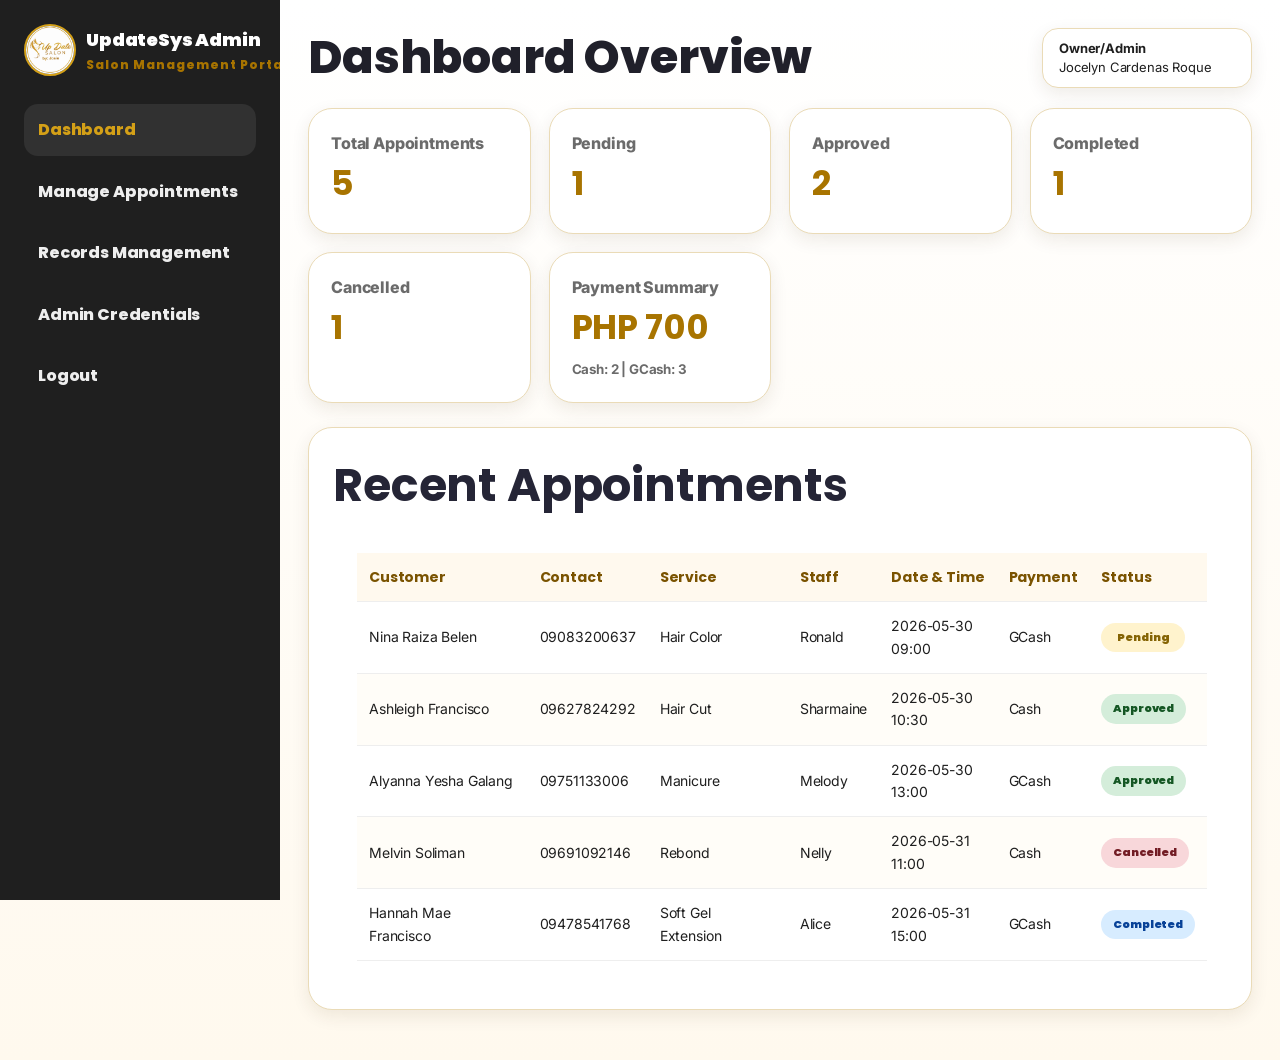
==== admin-dashboard.html @ e3f99de2 "Add appointment management and records management pages, implement service listing and booking funct" ====
<!DOCTYPE html>
<html lang="en">
<head>
    <meta charset="UTF-8">
    <meta name="viewport" content="width=device-width, initial-scale=1.0">
    <title>Admin Dashboard | UpdateSys</title>
    <link rel="preconnect" href="https://fonts.googleapis.com">
    <link rel="preconnect" href="https://fonts.gstatic.com" crossorigin>
    <link href="https://fonts.googleapis.com/css2?family=Inter:wght@400;500;600;700&family=Poppins:wght@500;600;700;800&display=swap" rel="stylesheet">
    <link rel="stylesheet" href="css/style.css">
</head>
<body data-page="admin-dashboard">

<div class="sidebar-layout">
    <aside class="sidebar">
        <a class="brand admin-brand" href="admin-dashboard.html">
            <img class="logo" src="images/logo.jpg" alt="Update Salon Logo">
            <span>UpdateSys Admin <small>Salon Management Portal</small></span>
        </a>

        <nav class="side-menu">
            <a href="admin-dashboard.html">Dashboard</a>
            <a href="manage-appointments.html">Manage Appointments</a>
            <a href="records-management.html">Records Management</a>
            <a href="admin-credentials.html">Admin Credentials</a>
            <a href="#" onclick="logout()">Logout</a>
        </nav>
    </aside>

    <main class="admin-main">
        <div class="admin-top compact-admin-top">
            <div>
                <h1>Dashboard Overview</h1>
            </div>
            <div class="card owner-card compact-owner-card">
                <b>Owner/Admin</b>
                <p>Jocelyn Cardenas Roque</p>
            </div>
        </div>

        <div class="dashboard-cards">
            <div class="card stat"><p>Total Appointments</p><h3 id="totalAppointmentsCount">0</h3></div>
            <div class="card stat"><p>Pending</p><h3 id="pendingAppointmentsCount">0</h3></div>
            <div class="card stat"><p>Approved</p><h3 id="approvedAppointmentsCount">0</h3></div>
            <div class="card stat"><p>Completed</p><h3 id="completedAppointmentsCount">0</h3></div>
            <div class="card stat"><p>Cancelled</p><h3 id="reportCancelled">0</h3></div>
            <div class="card stat payment-stat"><p>Payment Summary</p><h3 id="reportRevenue">PHP 0</h3><small id="paymentSummaryDetails">Cash: 0 | GCash: 0</small></div>
        </div>

        <section class="card admin-section">
            <div class="section-title left no-margin">
                <h2>Recent Appointments</h2>
            </div>
            <div class="table-wrap">
                <table>
                    <thead>
                        <tr>
                            <th>Customer</th>
                            <th>Contact</th>
                            <th>Service</th>
                            <th>Staff</th>
                            <th>Date & Time</th>
                            <th>Payment</th>
                            <th>Status</th>
                        </tr>
                    </thead>
                    <tbody id="recentAppointmentsTable"></tbody>
                </table>
            </div>
        </section>
    </main>
</div>

<script src="js/app.js"></script>
</body>
</html>
---- css/style.css ----
:root {
    --gold: #D4A017;
    --dark-gold: #A87400;
    --deep-gold: #7A5300;
    --light-gold: #F8E8B8;
    --cream: #FFF9EE;
    --blush: #FFF2F5;
    --rose: #B85C74;
    --white: #ffffff;
    --dark: #1f1f1f;
    --muted: #6b6b6b;
    --border: #eadbb7;
    --shadow: 0 12px 30px rgba(72, 47, 4, .12);
    --soft-shadow: 0 6px 18px rgba(72, 47, 4, .09);
    --pending-bg: #fff3cd;
    --pending-text: #856404;
    --approved-bg: #d4edda;
    --approved-text: #155724;
    --cancelled-bg: #f8d7da;
    --cancelled-text: #721c24;
    --completed-bg: #d7ecff;
    --completed-text: #084298;
}

* {
    box-sizing: border-box;
    margin: 0;
    padding: 0;
}

html {
    scroll-behavior: smooth;
}

body {
    min-height: 100vh;
    font-family: "Segoe UI", Arial, sans-serif;
    color: var(--dark);
    background: linear-gradient(180deg, #fff 0%, var(--cream) 100%);
    line-height: 1.6;
    overflow-x: hidden;
}

a {
    color: inherit;
    text-decoration: none;
}

img {
    display: block;
    max-width: 100%;
}

button,
input,
select,
textarea {
    font: inherit;
}

button {
    cursor: pointer;
}

.container {
    width: min(1180px, calc(100% - 32px));
    margin: auto;
}

.narrow {
    width: min(780px, calc(100% - 32px));
}

.navbar {
    position: sticky;
    top: 0;
    z-index: 100;
    background: rgba(255, 255, 255, .97);
    border-bottom: 1px solid var(--border);
    box-shadow: 0 2px 12px rgba(72, 47, 4, .08);
    backdrop-filter: blur(8px);
}

.nav-inner {
    display: flex;
    align-items: center;
    justify-content: space-between;
    gap: 22px;
    padding: 10px 0;
}

.brand {
    display: flex;
    align-items: center;
    gap: 10px;
    font-weight: 900;
    font-size: 18px;
    color: var(--dark);
    min-width: max-content;
}

.logo {
    width: 52px;
    height: 52px;
    border-radius: 50%;
    object-fit: cover;
    border: 2px solid var(--gold);
    background: var(--white);
}

.brand small {
    display: block;
    color: var(--dark-gold);
    font-size: 12px;
    font-weight: 800;
    letter-spacing: 1px;
}

.nav-links {
    display: flex;
    align-items: center;
    justify-content: center;
    flex-wrap: wrap;
    gap: 24px;
    font-size: 14px;
    font-weight: 800;
}

.nav-links a {
    padding: 8px 0;
    border-bottom: 2px solid transparent;
}

.nav-links a.active,
.nav-links a:hover {
    color: var(--dark-gold);
    border-bottom-color: var(--gold);
}

.admin-mobile,
.menu-toggle {
    display: none;
}

.btn {
    display: inline-flex;
    align-items: center;
    justify-content: center;
    gap: 8px;
    min-height: 44px;
    border: none;
    border-radius: 14px;
    padding: 11px 18px;
    font-weight: 900;
    transition: .2s ease;
    white-space: nowrap;
}

.btn:hover {
    transform: translateY(-1px);
    box-shadow: var(--soft-shadow);
}

.btn-primary {
    color: var(--white);
    background: linear-gradient(135deg, var(--gold), var(--dark-gold));
}

.btn-light {
    color: var(--deep-gold);
    background: var(--light-gold);
    border: 1px solid var(--border);
}

.btn-outline {
    color: var(--white);
    background: transparent;
    border: 2px solid rgba(255,255,255,.75);
}

.full-btn {
    width: 100%;
}

.hero {
    padding: clamp(36px, 6vw, 60px) 0;
}

.hero-grid {
    display: grid;
    grid-template-columns: minmax(0, 1.05fr) minmax(320px, .95fr);
    align-items: center;
    gap: clamp(24px, 4vw, 44px);
}

.hero-content h1 {
    font-size: clamp(40px, 6vw, 72px);
    line-height: 1.02;
    margin: 10px 0 18px;
}

.gold {
    color: var(--dark-gold);
}

.hero-content p {
    color: var(--muted);
    font-size: clamp(16px, 2vw, 18px);
    max-width: 620px;
}

.hero-actions {
    margin-top: 28px;
    display: flex;
    flex-wrap: wrap;
    gap: 14px;
}

.hero-image-wrap {
    border-radius: 30px;
    overflow: hidden;
    box-shadow: var(--shadow);
    border: 1px solid var(--border);
}

.hero-img {
    width: 100%;
    height: clamp(280px, 42vw, 500px);
    object-fit: cover;
}

.eyebrow {
    color: var(--dark-gold);
    font-weight: 900;
    text-transform: uppercase;
    letter-spacing: 1.4px;
    font-size: 13px;
}

.section {
    padding: clamp(42px, 6vw, 64px) 0;
}

.soft-bg {
    background: linear-gradient(180deg, var(--blush), var(--cream));
}

.section-title {
    text-align: center;
    margin-bottom: 32px;
}

.section-title.left {
    text-align: left;
}

.section-title.no-margin {
    margin-bottom: 18px;
}

.section-title h2,
.page-header h1 {
    font-size: clamp(30px, 4vw, 46px);
    line-height: 1.1;
    margin: 8px 0;
}

.section-title p,
.page-header p,
.muted {
    color: var(--muted);
}

.page-header {
    padding: clamp(38px, 6vw, 58px) 0;
    background: linear-gradient(135deg, var(--cream), var(--light-gold));
    border-bottom: 1px solid var(--border);
}

.grid {
    display: grid;
    gap: clamp(16px, 2.5vw, 24px);
}

.grid-3 {
    grid-template-columns: repeat(3, minmax(0, 1fr));
}

.grid-4 {
    grid-template-columns: repeat(4, minmax(0, 1fr));
}

.compact-grid {
    gap: 16px;
}

.card,
.service-card,
.staff-card {
    background: var(--white);
    border: 1px solid var(--border);
    border-radius: 24px;
    box-shadow: var(--soft-shadow);
}

.service-card,
.staff-card {
    overflow: hidden;
    display: flex;
    flex-direction: column;
    min-height: 100%;
}

.service-card img,
.staff-card img {
    width: 100%;
    height: clamp(180px, 24vw, 220px);
    object-fit: cover;
    background: #f5f5f5;
}

.staff-card img {
    height: clamp(210px, 28vw, 250px);
    object-position: center top;
}

.card-body {
    padding: 18px;
    display: flex;
    flex-direction: column;
    gap: 8px;
    flex: 1;
}

.card-body h3 {
    font-size: 20px;
    line-height: 1.2;
}

.price-row {
    display: flex;
    justify-content: space-between;
    align-items: center;
    gap: 12px;
    margin-top: auto;
}

.price {
    font-size: 22px;
    font-weight: 900;
    color: var(--dark-gold);
}

.center-actions {
    display: flex;
    justify-content: center;
    margin-top: 24px;
}

.tag {
    display: inline-flex;
    width: max-content;
    padding: 5px 10px;
    border-radius: 999px;
    font-size: 12px;
    font-weight: 800;
    color: var(--deep-gold);
    background: var(--light-gold);
}

.info-panel {
    display: flex;
    justify-content: space-between;
    align-items: center;
    gap: 24px;
    padding: 28px;
    border-radius: 26px;
    background: var(--white);
    box-shadow: var(--soft-shadow);
    border: 1px solid var(--border);
}

.footer {
    padding: 24px 0;
    color: #fff;
    background: #1f1f1f;
}

.footer-simple {
    text-align: center;
}

.footer-simple p {
    margin: 0;
    color: #e8e8e8;
    font-weight: 600;
}

.footer-grid {
    display: grid;
    grid-template-columns: repeat(auto-fit, minmax(min(100%, 210px), 1fr));
    gap: 24px;
}

.footer h2,
.footer h3 {
    margin-bottom: 10px;
}

.footer p,
.footer a {
    color: #e8e8e8;
}

.booking-layout {
    display: grid;
    grid-template-columns: 1fr;
    gap: 24px;
}

.booking-form {
    padding: clamp(18px, 3vw, 28px);
}

.form-step {
    padding: 24px 0;
    border-bottom: 1px solid var(--border);
}

.form-step:first-child {
    padding-top: 0;
}

.form-step:last-of-type {
    border-bottom: none;
}

.step-title {
    display: flex;
    gap: 14px;
    align-items: flex-start;
    margin-bottom: 18px;
}

.step-title span {
    display: grid;
    place-items: center;
    flex: 0 0 38px;
    width: 38px;
    height: 38px;
    color: #fff;
    font-weight: 900;
    border-radius: 50%;
    background: var(--dark-gold);
}

.step-title h2 {
    line-height: 1.2;
}

.step-title p {
    color: var(--muted);
}

.form-grid {
    display: grid;
    grid-template-columns: repeat(2, minmax(0, 1fr));
    gap: 18px;
}

.form-group {
    display: flex;
    flex-direction: column;
    gap: 7px;
    margin-bottom: 16px;
}

.form-group.full {
    grid-column: 1 / -1;
}

.sr-only-field {
    position: absolute;
    width: 1px;
    height: 1px;
    margin: -1px;
    padding: 0;
    overflow: hidden;
    clip: rect(0 0 0 0);
    white-space: nowrap;
    border: 0;
}

.service-form-grid {
    grid-template-columns: minmax(220px, 320px);
}

label {
    font-weight: 800;
}

input,
select,
textarea {
    width: 100%;
    border: 1px solid var(--border);
    border-radius: 14px;
    padding: 13px 14px;
    background: #fff;
    outline: none;
}

textarea {
    min-height: 130px;
    resize: vertical;
}

input:focus,
select:focus,
textarea:focus {
    border-color: var(--gold);
    box-shadow: 0 0 0 4px rgba(212, 160, 23, .18);
}

.staff-choice-header {
    display: flex;
    align-items: center;
    justify-content: space-between;
    gap: 16px;
    margin-bottom: 18px;
    padding: 14px;
    border-radius: 16px;
    background: var(--cream);
    border: 1px solid var(--border);
}

.staff-option {
    border: 2px solid transparent;
    transition: .2s ease;
    cursor: pointer;
}

.service-choice-grid {
    margin-top: 12px;
}

.service-option {
    border: 2px solid transparent;
    transition: .2s ease;
    cursor: pointer;
}

.service-option:hover,
.service-option.selected,
.staff-option:hover,
.staff-option.selected {
    border-color: var(--gold);
    transform: translateY(-2px);
}

.service-option.selected,
.staff-option.selected {
    box-shadow: 0 0 0 4px rgba(212, 160, 23, .16), var(--soft-shadow);
}

.staff-option .card-body {
    align-items: center;
    text-align: center;
}

.service-option img {
    height: 180px;
}

.staff-option img {
    height: 210px;
}

.payment-options {
    display: grid;
    grid-template-columns: repeat(2, minmax(0, 1fr));
    gap: 14px;
    margin-bottom: 18px;
}

.payment-card {
    display: flex;
    flex-direction: column;
    gap: 6px;
    padding: 18px;
    border: 1px solid var(--border);
    border-radius: 18px;
    background: var(--cream);
}

.payment-card span {
    font-size: 18px;
    font-weight: 900;
}

.payment-card small {
    color: var(--muted);
}

.upload-hint {
    color: var(--muted);
    font-size: 13px;
}

.payment-card:has(input:checked) {
    border-color: var(--gold);
    box-shadow: 0 0 0 4px rgba(212, 160, 23, .16);
    background: var(--white);
}

.gcash-reference[hidden] {
    display: none;
}

.proof-preview {
    margin-top: 20px;
}

.proof-grid {
    display: grid;
    grid-template-columns: repeat(auto-fit, minmax(min(100%, 180px), 1fr));
    gap: 14px;
    margin-top: 12px;
}

.proof-grid img {
    width: 100%;
    height: 220px;
    object-fit: cover;
    border-radius: 16px;
    border: 1px solid var(--border);
}

.summary-box {
    padding: 18px;
    border-radius: 18px;
    background: var(--cream);
    border: 1px solid var(--border);
}

.summary-row {
    display: flex;
    justify-content: space-between;
    gap: 14px;
    padding: 10px 0;
    border-bottom: 1px dashed var(--border);
}

.summary-row:last-child {
    border-bottom: none;
}

.form-actions {
    display: flex;
    justify-content: flex-end;
    gap: 12px;
    flex-wrap: wrap;
    margin-top: 20px;
}

.form-actions.center {
    justify-content: center;
}

.confirmation-card {
    padding: 36px;
    text-align: center;
}

.big-icon {
    width: 70px;
    height: 70px;
    margin: 0 auto 16px;
    display: grid;
    place-items: center;
    color: #fff;
    font-size: 38px;
    font-weight: 900;
    background: var(--dark-gold);
    border-radius: 50%;
}

.text-pending {
    color: var(--pending-text);
}

.contact-grid {
    display: grid;
    grid-template-columns: repeat(auto-fit, minmax(min(100%, 320px), 1fr));
    gap: 28px;
    align-items: start;
}

.contact-grid .card,
.table-wrap,
.admin-section,
.owner-card {
    padding: 24px;
}

.credentials-section {
    margin-bottom: 24px;
}

.credentials-form {
    margin-top: 18px;
}

.credentials-message {
    margin-right: auto;
    font-weight: 800;
}

.success-message {
    color: var(--approved-text);
}

.error-message {
    color: var(--cancelled-text);
}

.login-page {
    min-height: 100vh;
    display: grid;
    place-items: center;
    padding: 24px;
    background: linear-gradient(135deg, var(--cream), var(--light-gold));
}

.login-card {
    width: min(420px, 100%);
    padding: 32px;
    text-align: left;
}

.login-logo {
    width: 88px;
    height: 88px;
    border-radius: 50%;
    object-fit: cover;
    border: 2px solid var(--gold);
    margin: 0 auto 14px;
}

.login-card h1,
.login-card > p {
    text-align: center;
}

.login-home-btn {
    margin-top: 12px;
}

.small-text {
    font-size: 13px;
    margin-top: 14px;
}

.sidebar-layout {
    display: grid;
    grid-template-columns: minmax(240px, 280px) minmax(0, 1fr);
    min-height: 100vh;
}

.sidebar {
    position: sticky;
    top: 0;
    height: 100vh;
    padding: 24px;
    color: #fff;
    background: #1f1f1f;
    overflow-y: auto;
}

.admin-brand {
    color: #fff;
    margin-bottom: 28px;
}

.side-menu {
    display: flex;
    flex-direction: column;
    gap: 10px;
}

.side-menu a {
    padding: 13px 14px;
    border-radius: 14px;
    color: #eee;
    font-weight: 800;
}

.side-menu a:hover {
    color: #1f1f1f;
    background: var(--light-gold);
}

.admin-main {
    padding: clamp(20px, 3vw, 32px);
    overflow-x: hidden;
}

.admin-top {
    display: flex;
    justify-content: space-between;
    align-items: flex-start;
    gap: 24px;
    margin-bottom: 24px;
}

.dashboard-cards {
    display: grid;
    grid-template-columns: repeat(auto-fit, minmax(min(100%, 180px), 1fr));
    gap: 18px;
    margin-bottom: 24px;
}

.stat {
    padding: 22px;
}

.stat p {
    color: var(--muted);
    font-weight: 800;
}

.stat h3 {
    font-size: 34px;
    color: var(--dark-gold);
}

.payment-stat small {
    display: block;
    margin-top: 4px;
    color: var(--muted);
    font-weight: 700;
}

.tools-bar {
    display: flex;
    gap: 12px;
    align-items: center;
    flex-wrap: wrap;
    margin: 18px 0;
}

.tools-bar input,
.tools-bar select {
    max-width: 320px;
}

.status-legend {
    display: flex;
    flex-wrap: wrap;
    gap: 10px;
    margin-bottom: 16px;
}

.table-wrap {
    overflow-x: auto;
    margin-top: 22px;
    -webkit-overflow-scrolling: touch;
}

table {
    width: 100%;
    min-width: 850px;
    border-collapse: collapse;
    background: var(--white);
}

th,
td {
    padding: 14px;
    text-align: left;
    vertical-align: middle;
    border-bottom: 1px solid #eee;
}

th {
    color: var(--deep-gold);
    background: var(--cream);
    font-size: 14px;
    white-space: nowrap;
}

td {
    font-size: 14px;
}

.action-group {
    display: flex;
    flex-wrap: wrap;
    gap: 8px;
}

.mini-btn {
    border: none;
    padding: 8px 10px;
    border-radius: 10px;
    font-weight: 800;
    font-size: 12px;
}

.mini-btn.approve {
    color: var(--approved-text);
    background: var(--approved-bg);
}

.mini-btn.cancel {
    color: var(--cancelled-text);
    background: var(--cancelled-bg);
}

.mini-btn.complete {
    color: var(--completed-text);
    background: var(--completed-bg);
}

.mini-btn.delete {
    color: #fff;
    background: #333;
}

.status {
    display: inline-flex;
    align-items: center;
    justify-content: center;
    min-width: 92px;
    padding: 7px 12px;
    border-radius: 999px;
    font-weight: 900;
    font-size: 12px;
    white-space: nowrap;
}

.status.pending {
    color: var(--pending-text);
    background: var(--pending-bg);
}

.status.approved {
    color: var(--approved-text);
    background: var(--approved-bg);
}

.status.cancelled {
    color: var(--cancelled-text);
    background: var(--cancelled-bg);
}

.status.completed {
    color: var(--completed-text);
    background: var(--completed-bg);
}

.proof-thumb {
    width: 70px;
    height: 70px;
    border-radius: 12px;
    object-fit: cover;
    border: 1px solid var(--border);
}

.proof-preview-button {
    border: none;
    padding: 0;
    background: transparent;
    border-radius: 12px;
}

.proof-preview-button:hover .proof-thumb {
    border-color: var(--gold);
    box-shadow: 0 0 0 4px rgba(212, 160, 23, .16);
}

.proof-file-link {
    display: inline-flex;
    align-items: center;
    min-height: 34px;
    padding: 7px 10px;
    border-radius: 10px;
    color: var(--deep-gold);
    background: var(--light-gold);
    border: 1px solid var(--border);
    font-weight: 900;
    font-size: 12px;
}

.modal-open {
    overflow: hidden;
}

.modal-overlay {
    position: fixed;
    inset: 0;
    z-index: 1000;
    display: grid;
    place-items: center;
    padding: 24px;
    background: rgba(31, 31, 31, .72);
}

.modal-overlay[hidden] {
    display: none;
}

.modal-content {
    width: min(900px, 96vw);
    max-height: 92vh;
    overflow: hidden;
    border-radius: 18px;
    background: var(--white);
    border: 1px solid var(--border);
    box-shadow: var(--shadow);
}

.modal-header {
    display: flex;
    justify-content: space-between;
    gap: 18px;
    align-items: flex-start;
    padding: 18px 20px;
    border-bottom: 1px solid var(--border);
}

.modal-header h2 {
    line-height: 1.2;
}

.modal-close {
    display: grid;
    place-items: center;
    flex: 0 0 40px;
    width: 40px;
    height: 40px;
    border: 1px solid var(--border);
    border-radius: 50%;
    color: var(--deep-gold);
    background: var(--light-gold);
    font-size: 26px;
    line-height: 1;
}

.proof-modal-image {
    width: 100%;
    max-height: calc(92vh - 96px);
    object-fit: contain;
    background: #f5f5f5;
}

.empty-state {
    color: var(--muted);
    text-align: center;
    padding: 28px !important;
}

@media (max-width: 1024px) {
    .grid-4 {
        grid-template-columns: repeat(2, minmax(0, 1fr));
    }

    .grid-3 {
        grid-template-columns: repeat(2, minmax(0, 1fr));
    }

    .hero-grid,
    .contact-grid {
        grid-template-columns: 1fr;
    }

    .hero-img {
        height: 360px;
    }

    .sidebar-layout {
        grid-template-columns: 1fr;
    }

    .sidebar {
        position: static;
        height: auto;
    }

    .side-menu {
        flex-direction: row;
        flex-wrap: wrap;
    }
}

@media (max-width: 760px) {
    .container,
    .narrow {
        width: min(100% - 24px, 1180px);
    }

    .nav-inner {
        align-items: flex-start;
    }

    .menu-toggle {
        display: inline-flex;
        border: none;
        background: var(--light-gold);
        color: var(--deep-gold);
        padding: 10px 13px;
        border-radius: 12px;
        font-weight: 900;
        margin-left: auto;
    }

    .nav-links {
        display: none;
        position: absolute;
        left: 4%;
        right: 4%;
        top: 74px;
        flex-direction: column;
        align-items: stretch;
        padding: 18px;
        border: 1px solid var(--border);
        border-radius: 18px;
        background: var(--white);
        box-shadow: var(--shadow);
    }

    .nav-links.open {
        display: flex;
    }

    .nav-actions {
        display: none;
    }

    .admin-mobile {
        display: block;
    }

    .hero {
        padding: 36px 0;
    }

    .section {
        padding: 42px 0;
    }

    .grid-4,
    .grid-3,
    .dashboard-cards,
    .form-grid,
    .payment-options,
    .proof-grid,
    .footer-grid {
        grid-template-columns: 1fr;
    }

    .booking-form,
    .card,
    .admin-section {
        border-radius: 18px;
    }

    .staff-choice-header,
    .admin-top,
    .info-panel {
        flex-direction: column;
        align-items: stretch;
    }

    .tools-bar input,
    .tools-bar select,
    .tools-bar button {
        max-width: none;
        width: 100%;
    }

    .admin-main {
        padding: 20px;
    }

    .hero-content h1 {
        font-size: 40px;
    }

    .hero-img {
        height: 280px;
    }

    .price-row,
    .summary-row {
        align-items: flex-start;
        flex-direction: column;
        gap: 6px;
    }

    .summary-row span {
        width: 100%;
        overflow-wrap: anywhere;
    }

    .modal-overlay {
        padding: 12px;
    }

    .modal-content {
        width: 100%;
        max-height: 94vh;
        border-radius: 14px;
    }

    .modal-header {
        padding: 14px;
    }

    .proof-modal-image {
        max-height: calc(94vh - 94px);
    }
}

@media (max-width: 420px) {
    .container,
    .narrow {
        width: min(100% - 18px, 1180px);
    }

    .brand {
        min-width: 0;
        font-size: 15px;
    }

    .logo {
        width: 44px;
        height: 44px;
    }

    .btn,
    .form-actions .btn,
    .hero-actions .btn {
        width: 100%;
        white-space: normal;
    }

    .hero-content h1 {
        font-size: 34px;
    }

    .page-header h1,
    .section-title h2 {
        font-size: 28px;
    }

    .step-title {
        gap: 10px;
    }

    .step-title span {
        flex-basis: 34px;
        width: 34px;
        height: 34px;
    }

    .table-wrap,
    .admin-section,
    .owner-card,
    .contact-grid .card {
        padding: 16px;
    }

    th,
    td {
        padding: 10px;
    }
}

@media print {
    .sidebar,
    .navbar,
    .btn,
    .tools-bar {
        display: none !important;
    }

    .sidebar-layout {
        display: block;
    }

    .admin-main {
        padding: 0;
    }
}


/* Updated booking staff cards: smaller cards with full image fit */
#bookingStaffCards.grid-3 {
    grid-template-columns: repeat(auto-fit, minmax(150px, 1fr));
}

#bookingStaffCards .staff-option {
    border-radius: 18px;
}

#bookingStaffCards .staff-option img {
    height: 150px;
    object-fit: contain;
    object-position: center;
    padding: 8px;
    background: #f8f4ec;
}

#bookingStaffCards .staff-option .card-body {
    padding: 12px;
    gap: 5px;
}

#bookingStaffCards .staff-option h3 {
    font-size: 17px;
}

#bookingStaffCards .staff-option p {
    font-size: 13px;
}

/* Updated payment method cards: clickable cards, no radio button */
.payment-card {
    text-align: left;
    cursor: pointer;
    color: inherit;
    font: inherit;
    appearance: none;
}

.payment-card:hover,
.payment-card.selected {
    border-color: var(--gold);
    box-shadow: 0 0 0 4px rgba(212, 160, 23, .16);
    background: var(--white);
    transform: translateY(-1px);
}

.payment-card.selected span::after {
    content: "  Selected";
    font-size: 12px;
    color: var(--deep-gold);
}

.status-check-form {
    padding: 22px;
    margin-bottom: 18px;
}

.status-result {
    display: grid;
    gap: 16px;
}

.appointment-summary-card {
    padding: 22px;
}

.report-actions {
    justify-content: flex-end;
    margin: 18px 0;
}

.report-cards {
    margin-top: 18px;
}

.report-table-wrap {
    margin-top: 20px;
}

/* Final revision: cleaner typography, lighter admin pages, compact owner card */
body {
    font-family: 'Inter', 'Segoe UI', Arial, sans-serif;
    letter-spacing: -0.01em;
}

h1, h2, h3, h4, h5, h6,
.brand,
.btn,
.side-menu a,
.nav-links a,
th,
.status,
.mini-btn {
    font-family: 'Poppins', 'Segoe UI', Arial, sans-serif;
}

h1 {
    font-size: clamp(34px, 4vw, 46px);
    font-weight: 800;
    line-height: 1.08;
    color: #20202a;
}

h2 {
    font-weight: 700;
    color: #252536;
}

.clean-page-header {
    padding: 34px 0;
}

.clean-page-header h1 {
    margin: 0;
}

.page-instruction {
    display: block !important;
    max-width: 680px;
    margin-top: 12px;
    color: var(--muted);
    font-size: 16px;
}

.step-title p,
.section-title span,
.section-title p,
.page-header .eyebrow,
.page-header p {
    display: none;
}

.step-title {
    align-items: center;
}

.step-title h2 {
    margin: 0;
}

.admin-main {
    padding: 28px;
}

.compact-admin-top {
    align-items: center;
    margin-bottom: 20px;
}

.compact-owner-card,
.owner-card {
    width: auto;
    min-width: 210px;
    max-width: 235px;
    min-height: 58px;
    padding: 12px 16px;
    border-radius: 16px;
    box-shadow: var(--soft-shadow);
}

.owner-card b {
    display: block;
    font-size: 13px;
    line-height: 1.2;
}

.owner-card p {
    margin: 2px 0 0;
    font-size: 13px;
    line-height: 1.25;
}

.admin-section {
    margin-bottom: 22px;
}

.appointment-management-card {
    padding-top: 20px;
}

.tools-bar {
    margin: 0 0 22px;
}

.tools-bar input {
    width: min(100%, 280px);
}

.tools-bar select {
    width: min(100%, 230px);
}

.table-wrap {
    margin-top: 14px;
}

th, td {
    padding: 13px 12px;
}

tbody tr:nth-child(even) {
    background: #fffdf8;
}

.proof-thumb {
    width: 66px;
    height: 66px;
    object-fit: cover;
}

.action-group {
    gap: 7px;
}

.mini-btn {
    padding: 7px 10px;
    font-size: 12px;
    border-radius: 10px;
}

.status {
    min-width: 84px;
    padding: 6px 12px;
    font-size: 11px;
}

#bookingStaffCards {
    grid-template-columns: repeat(auto-fit, minmax(150px, 1fr));
}

#bookingStaffCards .staff-option {
    border-radius: 18px;
}

#bookingStaffCards .staff-option img {
    height: 140px;
    object-fit: contain;
    object-position: center;
    padding: 8px;
    background: #f8f4ec;
}

#bookingStaffCards .staff-option .card-body {
    padding: 11px;
    gap: 4px;
}

#bookingStaffCards .staff-option h3 {
    font-size: 16px;
}

#bookingStaffCards .staff-option p {
    font-size: 12px;
    line-height: 1.35;
}

#homeServices.grid-3 {
    grid-template-columns: repeat(auto-fit, minmax(210px, 1fr));
}

#homeServices .service-card {
    border-radius: 18px;
}

#homeServices .service-card img {
    height: 145px;
}

#homeServices .card-body {
    padding: 14px;
}

#homeServices .card-body h3 {
    font-size: 17px;
}

#homeServices .price {
    font-size: 18px;
}

#homeServices .btn {
    min-height: 38px;
    padding: 8px 12px;
    border-radius: 11px;
    font-size: 13px;
}

#homeStaff.grid-3 {
    grid-template-columns: repeat(auto-fit, minmax(150px, 1fr));
}

#homeStaff .staff-card {
    border-radius: 18px;
}

#homeStaff .staff-card img {
    height: 150px;
    object-fit: contain;
    object-position: center;
    padding: 8px;
    background: #f8f4ec;
}

#homeStaff .staff-card .card-body {
    align-items: center;
    gap: 4px;
    padding: 12px;
    text-align: center;
}

#homeStaff .staff-card h3 {
    font-size: 16px;
}

#homeStaff .staff-card p {
    font-size: 12px;
    line-height: 1.35;
}

.payment-card {
    text-align: left;
    cursor: pointer;
    color: inherit;
    font: inherit;
    appearance: none;
    border: 2px solid var(--border);
}

.payment-card:hover,
.payment-card.selected {
    border-color: var(--gold);
    box-shadow: 0 0 0 4px rgba(212, 160, 23, .16);
    background: var(--white);
    transform: translateY(-1px);
}

.payment-card.selected span::after {
    content: "  Selected";
    font-size: 12px;
    color: var(--deep-gold);
}

.gcash-details {
    margin: 16px 0;
    padding: 16px;
    border-radius: 16px;
    background: var(--cream);
    border: 1px solid var(--border);
}

.gcash-details[hidden] {
    display: none;
}

.gcash-details h3 {
    font-size: 17px;
    margin-bottom: 6px;
}

.gcash-details p {
    margin: 3px 0;
}

.status-check-form {
    max-width: 900px;
}

.salon-info-card {
    position: relative;
    overflow: hidden;
    padding: 28px;
    background: linear-gradient(145deg, #fff, #fff8e8);
}

.salon-info-card::before {
    content: "";
    position: absolute;
    inset: 0 0 auto;
    height: 6px;
    background: linear-gradient(90deg, var(--gold), var(--rose));
}

.info-kicker {
    display: inline-flex;
    margin-bottom: 8px;
    color: var(--deep-gold);
    font-size: 12px;
    font-weight: 900;
    letter-spacing: .8px;
    text-transform: uppercase;
}

.salon-info-card h2 {
    margin-bottom: 18px;
}

.info-list {
    display: grid;
    gap: 14px;
}

.info-item {
    display: grid;
    grid-template-columns: 44px 1fr;
    gap: 14px;
    align-items: start;
    padding: 15px;
    border: 1px solid rgba(212, 160, 23, .28);
    border-radius: 18px;
    background: rgba(255, 255, 255, .78);
}

.info-icon {
    display: grid;
    place-items: center;
    width: 44px;
    height: 44px;
    border-radius: 14px;
    color: var(--deep-gold);
    background: var(--light-gold);
    border: 1px solid var(--border);
    font-family: 'Poppins', 'Segoe UI', Arial, sans-serif;
    font-size: 12px;
    font-weight: 900;
}

.info-item b {
    display: block;
    margin-bottom: 3px;
    color: #252536;
}

.info-item p {
    margin: 0;
    color: var(--muted);
}

.info-item a {
    color: var(--deep-gold);
    font-weight: 900;
    text-decoration: underline;
    text-underline-offset: 3px;
}

.side-menu a.active {
    color: var(--gold);
    background: rgba(255,255,255,.08);
}

@media (max-width: 800px) {
    .admin-top {
        flex-direction: column;
    }
    .owner-card {
        max-width: 100%;
    }
    .payment-options {
        grid-template-columns: 1fr;
    }
}
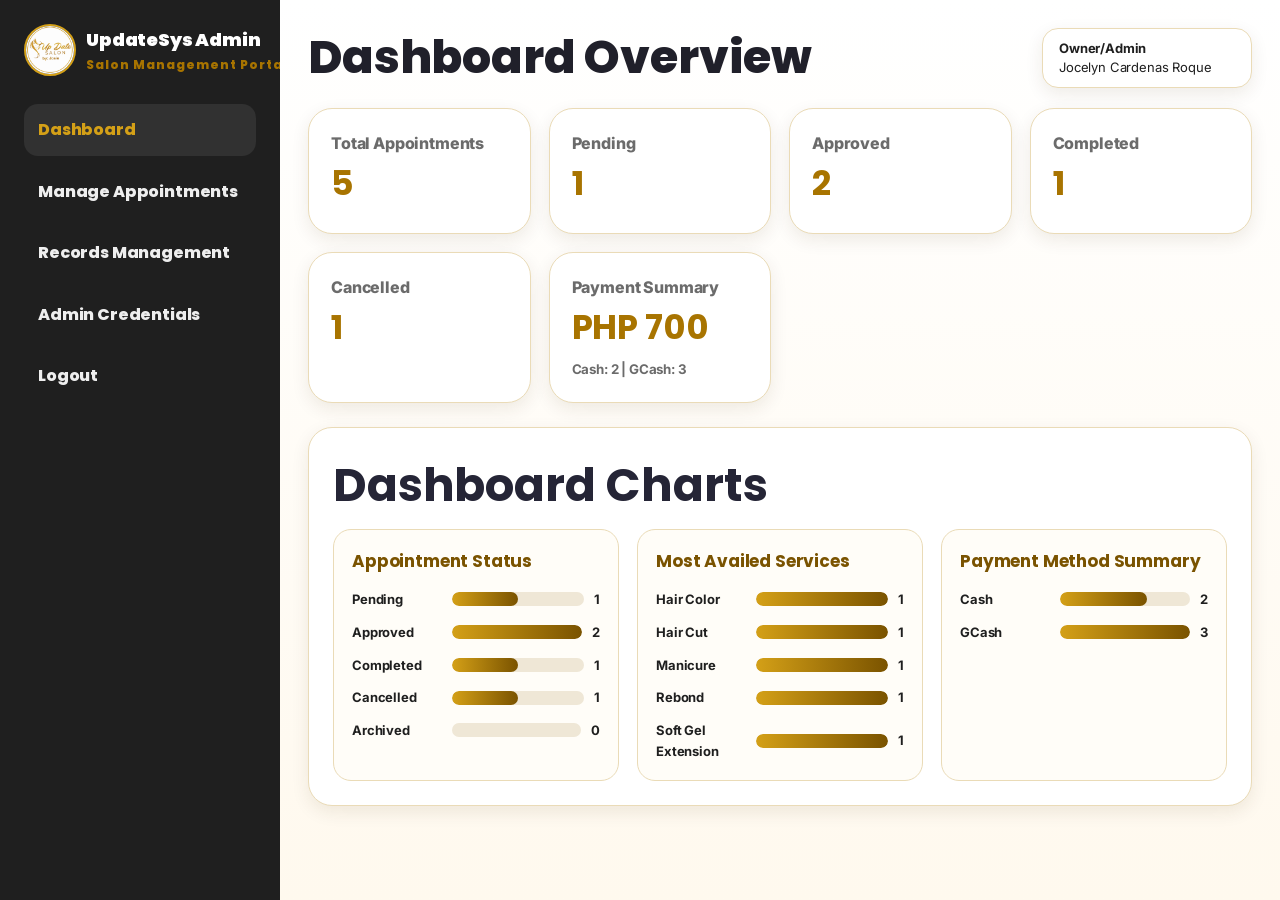
==== commit c9ba5fe2: "Add files via upload" ====
--- a/admin-dashboard.html
+++ b/admin-dashboard.html
@@ -49,23 +49,21 @@
 
         <section class="card admin-section">
             <div class="section-title left no-margin">
-                <h2>Recent Appointments</h2>
+                <h2>Dashboard Charts</h2>
             </div>
-            <div class="table-wrap">
-                <table>
-                    <thead>
-                        <tr>
-                            <th>Customer</th>
-                            <th>Contact</th>
-                            <th>Service</th>
-                            <th>Staff</th>
-                            <th>Date & Time</th>
-                            <th>Payment</th>
-                            <th>Status</th>
-                        </tr>
-                    </thead>
-                    <tbody id="recentAppointmentsTable"></tbody>
-                </table>
+            <div class="dashboard-chart-grid">
+                <div class="chart-card">
+                    <h3>Appointment Status</h3>
+                    <div id="statusChart" class="simple-chart"></div>
+                </div>
+                <div class="chart-card">
+                    <h3>Most Availed Services</h3>
+                    <div id="serviceChart" class="simple-chart"></div>
+                </div>
+                <div class="chart-card">
+                    <h3>Payment Method Summary</h3>
+                    <div id="paymentChart" class="simple-chart"></div>
+                </div>
             </div>
         </section>
     </main>
--- a/css/style.css
+++ b/css/style.css
@@ -1756,3 +1756,72 @@
         grid-template-columns: 1fr;
     }
 }
+
+/* Revision additions: small status button under hero and dashboard charts */
+.btn-status-small {
+    padding: 10px 16px;
+    min-height: 40px;
+    font-size: 13px;
+}
+
+.mini-btn.archive {
+    color: #fff;
+    background: #333;
+}
+
+.status.archived {
+    color: #fff;
+    background: #555;
+}
+
+.dashboard-chart-grid {
+    display: grid;
+    grid-template-columns: repeat(auto-fit, minmax(min(100%, 260px), 1fr));
+    gap: 18px;
+    margin-top: 18px;
+}
+
+.chart-card {
+    padding: 18px;
+    border: 1px solid var(--border);
+    border-radius: 18px;
+    background: #fffdf8;
+}
+
+.chart-card h3 {
+    margin-bottom: 14px;
+    color: var(--deep-gold);
+    font-size: 17px;
+}
+
+.simple-chart {
+    display: grid;
+    gap: 12px;
+}
+
+.chart-row {
+    display: grid;
+    grid-template-columns: minmax(90px, 1fr) 2fr auto;
+    gap: 10px;
+    align-items: center;
+}
+
+.chart-label,
+.chart-value {
+    font-size: 13px;
+    font-weight: 700;
+}
+
+.chart-track {
+    height: 14px;
+    overflow: hidden;
+    border-radius: 999px;
+    background: #efe7d6;
+}
+
+.chart-track span {
+    display: block;
+    height: 100%;
+    border-radius: inherit;
+    background: linear-gradient(90deg, var(--gold), var(--deep-gold));
+}
